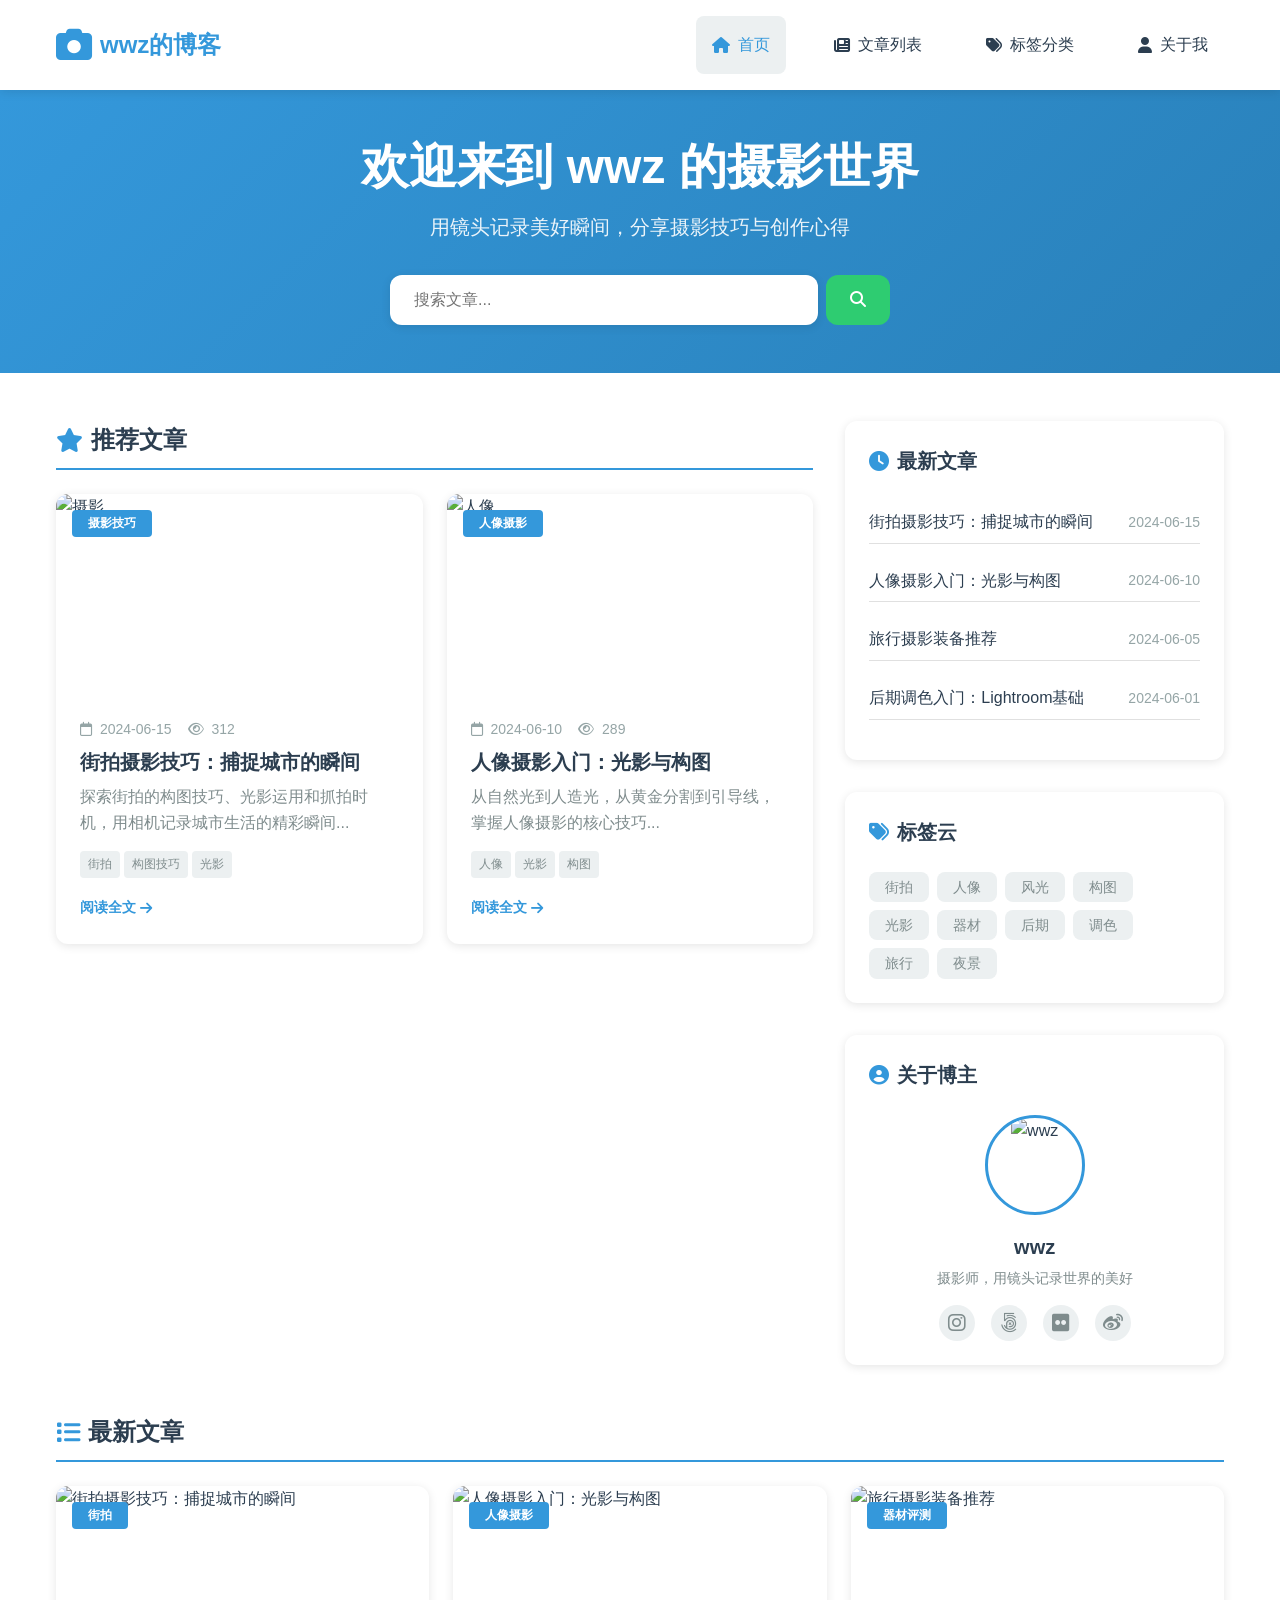
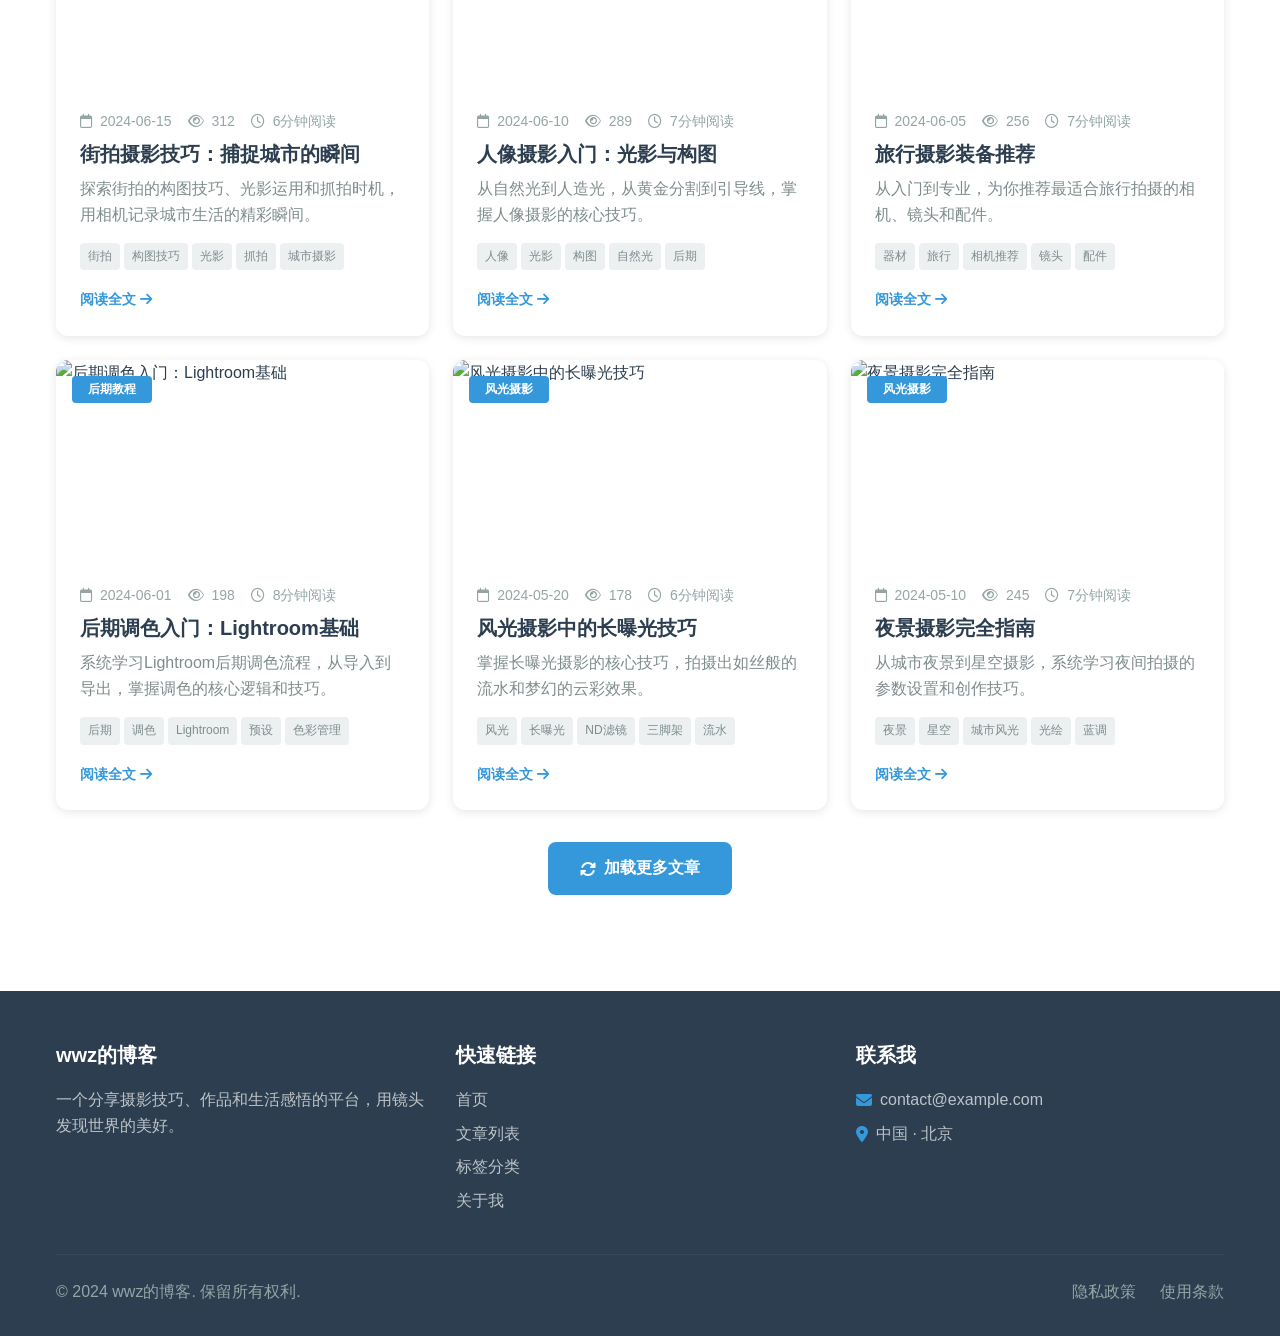
==== index.html @ 706af6f5 "初始化 wwz 摄影博客" ====
<!DOCTYPE html>
<html lang="zh-CN">
<head>
    <meta charset="UTF-8">
    <meta name="viewport" content="width=device-width, initial-scale=1.0">
    <title>wwz的博客 | 摄影与生活</title>
    <meta name="description" content="摄影师 wwz 的个人博客，分享摄影技巧、器材评测和作品展示">
    <meta name="keywords" content="摄影,博客,wwz,摄影师,人像摄影,街拍,旅行摄影">
    <link rel="stylesheet" href="css/style.css">
    <link rel="stylesheet" href="css/prism.css">
    <link rel="icon" href="images/favicon.ico" type="image/x-icon">
    <link rel="stylesheet" href="https://cdnjs.cloudflare.com/ajax/libs/font-awesome/6.4.0/css/all.min.css">
</head>
<body>
    <!-- 导航栏 -->
    <nav class="navbar">
        <div class="container">
            <a href="index.html" class="logo">
                <i class="fas fa-camera"></i>
                <span>wwz的博客</span>
            </a>
            <div class="nav-menu">
                <a href="index.html" class="nav-link active">
                    <i class="fas fa-home"></i>
                    <span>首页</span>
                </a>
                <a href="articles.html" class="nav-link">
                    <i class="fas fa-newspaper"></i>
                    <span>文章列表</span>
                </a>
                <a href="tags.html" class="nav-link">
                    <i class="fas fa-tags"></i>
                    <span>标签分类</span>
                </a>
                <a href="about.html" class="nav-link">
                    <i class="fas fa-user"></i>
                    <span>关于我</span>
                </a>
            </div>
            <div class="mobile-menu-btn">
                <i class="fas fa-bars"></i>
            </div>
        </div>
    </nav>

    <!-- 移动端菜单 -->
    <div class="mobile-menu">
        <div class="mobile-menu-content">
            <a href="index.html" class="mobile-nav-link active">
                <i class="fas fa-home"></i>
                <span>首页</span>
            </a>
            <a href="articles.html" class="mobile-nav-link">
                <i class="fas fa-newspaper"></i>
                <span>文章列表</span>
            </a>
            <a href="tags.html" class="mobile-nav-link">
                <i class="fas fa-tags"></i>
                <span>标签分类</span>
            </a>
            <a href="about.html" class="mobile-nav-link">
                <i class="fas fa-user"></i>
                <span>关于我</span>
            </a>
        </div>
    </div>

    <!-- 页头 -->
    <header class="hero">
        <div class="container">
            <div class="hero-content">
                <h1 class="hero-title">欢迎来到 wwz 的摄影世界</h1>
                <p class="hero-subtitle">用镜头记录美好瞬间，分享摄影技巧与创作心得</p>
                <div class="hero-search">
                    <input type="text" id="search-input" placeholder="搜索文章...">
                    <button id="search-btn">
                        <i class="fas fa-search"></i>
                    </button>
                </div>
            </div>
        </div>
    </header>

    <!-- 主要内容 -->
    <main class="main-content">
        <div class="container">
            <div class="content-wrapper">
                <!-- 左侧：推荐文章 -->
                <section class="featured-posts">
                    <h2 class="section-title">
                        <i class="fas fa-star"></i>
                        <span>推荐文章</span>
                    </h2>
                    
                    <div class="featured-grid">
                        <article class="featured-card" data-id="1">
                            <div class="featured-image">
                                <img src="https://images.unsplash.com/photo-1452587925148-ce544e77e70d?w=400&h=250&fit=crop" alt="摄影">
                                <div class="category-badge">摄影技巧</div>
                            </div>
                            <div class="featured-content">
                                <div class="meta-info">
                                    <span class="date"><i class="far fa-calendar"></i> 2024-06-15</span>
                                    <span class="views"><i class="far fa-eye"></i> 312</span>
                                </div>
                                <h3 class="featured-title">街拍摄影技巧：捕捉城市的瞬间</h3>
                                <p class="featured-excerpt">探索街拍的构图技巧、光影运用和抓拍时机，用相机记录城市生活的精彩瞬间...</p>
                                <div class="tags">
                                    <span class="tag">街拍</span>
                                    <span class="tag">构图技巧</span>
                                    <span class="tag">光影</span>
                                </div>
                                <a href="article.html?id=5" class="read-more">阅读全文 <i class="fas fa-arrow-right"></i></a>
                            </div>
                        </article>

                        <article class="featured-card" data-id="2">
                            <div class="featured-image">
                                <img src="https://images.unsplash.com/photo-1516035069371-29a1b244cc32?w=400&h=250&fit=crop" alt="人像">
                                <div class="category-badge">人像摄影</div>
                            </div>
                            <div class="featured-content">
                                <div class="meta-info">
                                    <span class="date"><i class="far fa-calendar"></i> 2024-06-10</span>
                                    <span class="views"><i class="far fa-eye"></i> 289</span>
                                </div>
                                <h3 class="featured-title">人像摄影入门：光影与构图</h3>
                                <p class="featured-excerpt">从自然光到人造光，从黄金分割到引导线，掌握人像摄影的核心技巧...</p>
                                <div class="tags">
                                    <span class="tag">人像</span>
                                    <span class="tag">光影</span>
                                    <span class="tag">构图</span>
                                </div>
                                <a href="article.html?id=6" class="read-more">阅读全文 <i class="fas fa-arrow-right"></i></a>
                            </div>
                        </article>
                    </div>
                </section>

                <!-- 右侧：最新文章和标签云 -->
                <aside class="sidebar">
                    <!-- 最新文章 -->
                    <section class="sidebar-widget">
                        <h3 class="widget-title">
                            <i class="fas fa-clock"></i>
                            <span>最新文章</span>
                        </h3>
                        <ul class="recent-posts">
                            <li>
                                <a href="article.html?id=5" class="recent-post-link">
                                    <span class="recent-post-title">街拍摄影技巧：捕捉城市的瞬间</span>
                                    <span class="recent-post-date">2024-06-15</span>
                                </a>
                            </li>
                            <li>
                                <a href="article.html?id=6" class="recent-post-link">
                                    <span class="recent-post-title">人像摄影入门：光影与构图</span>
                                    <span class="recent-post-date">2024-06-10</span>
                                </a>
                            </li>
                            <li>
                                <a href="article.html?id=7" class="recent-post-link">
                                    <span class="recent-post-title">旅行摄影装备推荐</span>
                                    <span class="recent-post-date">2024-06-05</span>
                                </a>
                            </li>
                            <li>
                                <a href="article.html?id=8" class="recent-post-link">
                                    <span class="recent-post-title">后期调色入门：Lightroom基础</span>
                                    <span class="recent-post-date">2024-06-01</span>
                                </a>
                            </li>
                        </ul>
                    </section>

                    <!-- 标签云 -->
                    <section class="sidebar-widget">
                        <h3 class="widget-title">
                            <i class="fas fa-tags"></i>
                            <span>标签云</span>
                        </h3>
                        <div class="tag-cloud">
                            <a href="tags.html?tag=街拍" class="tag-cloud-item">街拍</a>
                            <a href="tags.html?tag=人像" class="tag-cloud-item">人像</a>
                            <a href="tags.html?tag=风光" class="tag-cloud-item">风光</a>
                            <a href="tags.html?tag=构图" class="tag-cloud-item">构图</a>
                            <a href="tags.html?tag=光影" class="tag-cloud-item">光影</a>
                            <a href="tags.html?tag=器材" class="tag-cloud-item">器材</a>
                            <a href="tags.html?tag=后期" class="tag-cloud-item">后期</a>
                            <a href="tags.html?tag=调色" class="tag-cloud-item">调色</a>
                            <a href="tags.html?tag=旅行" class="tag-cloud-item">旅行</a>
                            <a href="tags.html?tag=夜景" class="tag-cloud-item">夜景</a>
                        </div>
                    </section>

                    <!-- 关于博主 -->
                    <section class="sidebar-widget">
                        <h3 class="widget-title">
                            <i class="fas fa-user-circle"></i>
                            <span>关于博主</span>
                        </h3>
                        <div class="about-author">
                            <div class="author-avatar">
                                <img src="https://images.unsplash.com/photo-1507003211169-0a1dd7228f2d?w=150&h=150&fit=crop" alt="wwz">
                            </div>
                            <div class="author-info">
                                <h4 class="author-name">wwz</h4>
                                <p class="author-bio">摄影师，用镜头记录世界的美好</p>
                                <div class="author-social">
                                    <a href="#" class="social-link"><i class="fab fa-instagram"></i></a>
                                    <a href="#" class="social-link"><i class="fab fa-500px"></i></a>
                                    <a href="#" class="social-link"><i class="fab fa-flickr"></i></a>
                                    <a href="#" class="social-link"><i class="fab fa-weibo"></i></a>
                                </div>
                            </div>
                        </div>
                    </section>
                </aside>
            </div>

            <!-- 常规文章列表 -->
            <section class="regular-posts">
                <h2 class="section-title">
                    <i class="fas fa-list"></i>
                    <span>最新文章</span>
                </h2>
                
                <div class="posts-grid" id="posts-container">
                    <!-- 文章将通过JavaScript动态加载 -->
                </div>

                <div class="load-more-container">
                    <button id="load-more-btn" class="load-more-btn">
                        <i class="fas fa-sync-alt"></i>
                        <span>加载更多文章</span>
                    </button>
                </div>
            </section>
        </div>
    </main>

    <!-- 页脚 -->
    <footer class="footer">
        <div class="container">
            <div class="footer-content">
                <div class="footer-section">
                    <h3 class="footer-title">wwz的博客</h3>
                    <p class="footer-description">一个分享摄影技巧、作品和生活感悟的平台，用镜头发现世界的美好。</p>
                </div>
                <div class="footer-section">
                    <h3 class="footer-title">快速链接</h3>
                    <ul class="footer-links">
                        <li><a href="index.html">首页</a></li>
                        <li><a href="articles.html">文章列表</a></li>
                        <li><a href="tags.html">标签分类</a></li>
                        <li><a href="about.html">关于我</a></li>
                    </ul>
                </div>
                <div class="footer-section">
                    <h3 class="footer-title">联系我</h3>
                    <ul class="footer-contact">
                        <li><i class="fas fa-envelope"></i> contact@example.com</li>
                        <li><i class="fas fa-map-marker-alt"></i> 中国 · 北京</li>
                    </ul>
                </div>
            </div>
            <div class="footer-bottom">
                <p>&copy; 2024 wwz的博客. 保留所有权利.</p>
                <div class="footer-bottom-links">
                    <a href="#">隐私政策</a>
                    <a href="#">使用条款</a>
                </div>
            </div>
        </div>
    </footer>

    <!-- 脚本 -->
    <script src="https://cdn.jsdelivr.net/npm/marked/marked.min.js"></script>
    <script src="js/prism.js"></script>
    <script src="js/main.js"></script>
    <script>
        // 初始化页面
        document.addEventListener('DOMContentLoaded', function() {
            // 加载文章数据
            loadPosts();
        });
    </script>
</body>
</html>
---- css/style.css ----
/* 个人博客样式表 - 现代化设计 */

/* 基础样式重置 */
* {
    margin: 0;
    padding: 0;
    box-sizing: border-box;
}

:root {
    /* 主色调 */
    --primary-color: #3498db;
    --primary-dark: #2980b9;
    --primary-light: #5dade2;
    --secondary-color: #2ecc71;
    --accent-color: #e74c3c;
    
    /* 文本颜色 */
    --text-primary: #2c3e50;
    --text-secondary: #7f8c8d;
    --text-light: #95a5a6;
    --text-white: #ffffff;
    
    /* 背景颜色 */
    --bg-primary: #ffffff;
    --bg-secondary: #f8f9fa;
    --bg-dark: #2c3e50;
    --bg-light: #ecf0f1;
    
    /* 边框和阴影 */
    --border-color: #e0e0e0;
    --shadow-light: 0 2px 10px rgba(0, 0, 0, 0.1);
    --shadow-medium: 0 4px 20px rgba(0, 0, 0, 0.15);
    --shadow-dark: 0 8px 30px rgba(0, 0, 0, 0.2);
    
    /* 圆角 */
    --radius-sm: 4px;
    --radius-md: 8px;
    --radius-lg: 12px;
    --radius-xl: 20px;
    
    /* 间距 */
    --spacing-xs: 0.25rem;
    --spacing-sm: 0.5rem;
    --spacing-md: 1rem;
    --spacing-lg: 1.5rem;
    --spacing-xl: 2rem;
    --spacing-xxl: 3rem;
    
    /* 字体大小 */
    --font-xs: 0.75rem;
    --font-sm: 0.875rem;
    --font-md: 1rem;
    --font-lg: 1.25rem;
    --font-xl: 1.5rem;
    --font-xxl: 2rem;
    --font-xxxl: 3rem;
}

body {
    font-family: 'Segoe UI', 'PingFang SC', 'Microsoft YaHei', sans-serif;
    font-size: 16px;
    line-height: 1.6;
    color: var(--text-primary);
    background-color: var(--bg-primary);
}

.container {
    max-width: 1200px;
    margin: 0 auto;
    padding: 0 var(--spacing-md);
}

/* 导航栏样式 */
.navbar {
    background-color: var(--bg-primary);
    box-shadow: var(--shadow-light);
    position: sticky;
    top: 0;
    z-index: 1000;
    padding: var(--spacing-md) 0;
}

.navbar .container {
    display: flex;
    justify-content: space-between;
    align-items: center;
}

.logo {
    display: flex;
    align-items: center;
    text-decoration: none;
    font-size: var(--font-xl);
    font-weight: 700;
    color: var(--primary-color);
    gap: var(--spacing-sm);
}

.logo i {
    font-size: 1.5em;
}

.nav-menu {
    display: flex;
    gap: var(--spacing-xl);
}

.nav-link {
    display: flex;
    align-items: center;
    text-decoration: none;
    color: var(--text-secondary);
    font-weight: 500;
    gap: var(--spacing-sm);
    padding: var(--spacing-sm) var(--spacing-md);
    border-radius: var(--radius-md);
    transition: all 0.3s ease;
}

.nav-link:hover {
    color: var(--primary-color);
    background-color: var(--bg-light);
}

.nav-link.active {
    color: var(--primary-color);
    background-color: var(--bg-light);
}

.mobile-menu-btn {
    display: none;
    font-size: var(--font-xl);
    cursor: pointer;
    color: var(--text-primary);
}

/* 移动端菜单 */
.mobile-menu {
    display: none;
    position: fixed;
    top: 0;
    left: 0;
    right: 0;
    bottom: 0;
    background-color: rgba(0, 0, 0, 0.5);
    z-index: 2000;
}

.mobile-menu.active {
    display: block;
}

.mobile-menu-content {
    position: absolute;
    top: 0;
    right: 0;
    bottom: 0;
    width: 280px;
    background-color: var(--bg-primary);
    padding: var(--spacing-xl);
    box-shadow: var(--shadow-dark);
}

.mobile-nav-link {
    display: flex;
    align-items: center;
    text-decoration: none;
    color: var(--text-primary);
    padding: var(--spacing-md) 0;
    border-bottom: 1px solid var(--border-color);
    gap: var(--spacing-md);
    font-size: var(--font-lg);
}

.mobile-nav-link:hover {
    color: var(--primary-color);
}

.mobile-nav-link.active {
    color: var(--primary-color);
    font-weight: 600;
}

/* 页头样式 */
.hero {
    background: linear-gradient(135deg, var(--primary-color) 0%, var(--primary-dark) 100%);
    color: var(--text-white);
    padding: var(--spacing-xxl) 0;
    text-align: center;
    margin-bottom: var(--spacing-xxl);
}

.hero-content {
    max-width: 800px;
    margin: 0 auto;
}

.hero-title {
    font-size: var(--font-xxxl);
    font-weight: 800;
    margin-bottom: var(--spacing-md);
    line-height: 1.2;
}

.hero-subtitle {
    font-size: var(--font-lg);
    margin-bottom: var(--spacing-xl);
    opacity: 0.9;
}

.hero-search {
    display: flex;
    max-width: 500px;
    margin: 0 auto;
    gap: var(--spacing-sm);
}

.hero-search input {
    flex: 1;
    padding: var(--spacing-md) var(--spacing-lg);
    border: none;
    border-radius: var(--radius-lg);
    font-size: var(--font-md);
    box-shadow: var(--shadow-light);
}

.hero-search button {
    padding: var(--spacing-md) var(--spacing-lg);
    background-color: var(--secondary-color);
    color: white;
    border: none;
    border-radius: var(--radius-lg);
    cursor: pointer;
    font-size: var(--font-md);
    transition: background-color 0.3s ease;
}

.hero-search button:hover {
    background-color: #27ae60;
}

/* 页头样式（页面） */
.page-header {
    background-color: var(--bg-secondary);
    padding: var(--spacing-xl) 0;
    margin-bottom: var(--spacing-xl);
    border-bottom: 1px solid var(--border-color);
}

.page-header-content {
    text-align: center;
}

.page-title {
    font-size: var(--font-xxl);
    font-weight: 700;
    margin-bottom: var(--spacing-sm);
    color: var(--text-primary);
}

.page-subtitle {
    font-size: var(--font-lg);
    color: var(--text-secondary);
    margin-bottom: var(--spacing-lg);
}

.filter-controls {
    display: flex;
    justify-content: center;
    gap: var(--spacing-lg);
    flex-wrap: wrap;
}

.filter-group {
    display: flex;
    align-items: center;
    gap: var(--spacing-sm);
}

.filter-group label {
    font-weight: 500;
    color: var(--text-secondary);
}

.filter-select {
    padding: var(--spacing-sm) var(--spacing-md);
    border: 1px solid var(--border-color);
    border-radius: var(--radius-md);
    background-color: white;
    color: var(--text-primary);
    font-size: var(--font-md);
    cursor: pointer;
    transition: border-color 0.3s ease;
}

.filter-select:focus {
    outline: none;
    border-color: var(--primary-color);
}

.search-tags {
    display: flex;
    max-width: 400px;
    margin: 0 auto;
    gap: var(--spacing-sm);
}

.search-tags input {
    flex: 1;
    padding: var(--spacing-md) var(--spacing-lg);
    border: 1px solid var(--border-color);
    border-radius: var(--radius-lg);
    font-size: var(--font-md);
}

.search-tags button {
    padding: var(--spacing-md) var(--spacing-lg);
    background-color: var(--primary-color);
    color: white;
    border: none;
    border-radius: var(--radius-lg);
    cursor: pointer;
    font-size: var(--font-md);
}

.search-tags button:hover {
    background-color: var(--primary-dark);
}

/* 主要内容布局 */
.main-content {
    padding-bottom: var(--spacing-xxl);
}

.content-wrapper {
    display: grid;
    grid-template-columns: 2fr 1fr;
    gap: var(--spacing-xl);
    margin-bottom: var(--spacing-xxl);
}

@media (max-width: 992px) {
    .content-wrapper {
        grid-template-columns: 1fr;
    }
}

/* 章节标题 */
.section-title {
    display: flex;
    align-items: center;
    gap: var(--spacing-sm);
    font-size: var(--font-xl);
    font-weight: 700;
    margin-bottom: var(--spacing-lg);
    color: var(--text-primary);
    padding-bottom: var(--spacing-sm);
    border-bottom: 2px solid var(--primary-color);
}

.section-title i {
    color: var(--primary-color);
}

/* 推荐文章样式 */
.featured-grid {
    display: grid;
    grid-template-columns: repeat(auto-fit, minmax(350px, 1fr));
    gap: var(--spacing-lg);
}

.featured-card {
    background-color: var(--bg-primary);
    border-radius: var(--radius-lg);
    overflow: hidden;
    box-shadow: var(--shadow-light);
    transition: transform 0.3s ease, box-shadow 0.3s ease;
}

.featured-card:hover {
    transform: translateY(-5px);
    box-shadow: var(--shadow-medium);
}

.featured-image {
    position: relative;
    height: 200px;
    overflow: hidden;
}

.featured-image img {
    width: 100%;
    height: 100%;
    object-fit: cover;
    transition: transform 0.5s ease;
}

.featured-card:hover .featured-image img {
    transform: scale(1.05);
}

.category-badge {
    position: absolute;
    top: var(--spacing-md);
    left: var(--spacing-md);
    background-color: var(--primary-color);
    color: white;
    padding: var(--spacing-xs) var(--spacing-md);
    border-radius: var(--radius-sm);
    font-size: var(--font-xs);
    font-weight: 600;
}

.featured-content {
    padding: var(--spacing-lg);
}

.meta-info {
    display: flex;
    gap: var(--spacing-md);
    margin-bottom: var(--spacing-sm);
    color: var(--text-light);
    font-size: var(--font-sm);
}

.meta-info i {
    margin-right: var(--spacing-xs);
}

.featured-title {
    font-size: var(--font-lg);
    font-weight: 700;
    margin-bottom: var(--spacing-sm);
    color: var(--text-primary);
    line-height: 1.4;
}

.featured-excerpt {
    color: var(--text-secondary);
    margin-bottom: var(--spacing-md);
    line-height: 1.6;
}

.tags {
    display: flex;
    flex-wrap: wrap;
    gap: var(--spacing-xs);
    margin-bottom: var(--spacing-md);
}

.tag {
    display: inline-block;
    padding: var(--spacing-xs) var(--spacing-sm);
    background-color: var(--bg-light);
    color: var(--text-secondary);
    border-radius: var(--radius-sm);
    font-size: var(--font-xs);
    font-weight: 500;
    text-decoration: none;
    transition: background-color 0.3s ease;
}

.tag:hover {
    background-color: var(--primary-light);
    color: white;
}

.read-more {
    display: inline-flex;
    align-items: center;
    gap: var(--spacing-xs);
    color: var(--primary-color);
    text-decoration: none;
    font-weight: 600;
    font-size: var(--font-sm);
    transition: color 0.3s ease;
}

.read-more:hover {
    color: var(--primary-dark);
}

/* 侧边栏样式 */
.sidebar {
    display: flex;
    flex-direction: column;
    gap: var(--spacing-xl);
}

.sidebar-widget {
    background-color: var(--bg-primary);
    padding: var(--spacing-lg);
    border-radius: var(--radius-lg);
    box-shadow: var(--shadow-light);
}

.widget-title {
    display: flex;
    align-items: center;
    gap: var(--spacing-sm);
    font-size: var(--font-lg);
    font-weight: 700;
    margin-bottom: var(--spacing-lg);
    color: var(--text-primary);
}

.widget-title i {
    color: var(--primary-color);
}

/* 最新文章样式 */
.recent-posts {
    list-style: none;
}

.recent-posts li {
    margin-bottom: var(--spacing-md);
}

.recent-post-link {
    display: flex;
    justify-content: space-between;
    align-items: center;
    text-decoration: none;
    color: var(--text-primary);
    padding: var(--spacing-sm) 0;
    border-bottom: 1px solid var(--border-color);
    transition: color 0.3s ease;
}

.recent-post-link:hover {
    color: var(--primary-color);
}

.recent-post-title {
    flex: 1;
    font-weight: 500;
}

.recent-post-date {
    color: var(--text-light);
    font-size: var(--font-sm);
}

/* 标签云样式 */
.tag-cloud {
    display: flex;
    flex-wrap: wrap;
    gap: var(--spacing-sm);
}

.tag-cloud-item {
    display: inline-block;
    padding: var(--spacing-xs) var(--spacing-md);
    background-color: var(--bg-light);
    color: var(--text-secondary);
    border-radius: var(--radius-md);
    text-decoration: none;
    font-size: var(--font-sm);
    transition: all 0.3s ease;
}

.tag-cloud-item:hover {
    background-color: var(--primary-color);
    color: white;
    transform: translateY(-2px);
}

/* 关于作者样式 */
.about-author {
    text-align: center;
}

.author-avatar {
    width: 100px;
    height: 100px;
    border-radius: 50%;
    overflow: hidden;
    margin: 0 auto var(--spacing-md);
    border: 3px solid var(--primary-color);
}

.author-avatar img {
    width: 100%;
    height: 100%;
    object-fit: cover;
}

.author-name {
    font-size: var(--font-lg);
    font-weight: 700;
    margin-bottom: var(--spacing-xs);
    color: var(--text-primary);
}

.author-bio {
    color: var(--text-secondary);
    margin-bottom: var(--spacing-md);
    font-size: var(--font-sm);
}

.author-social {
    display: flex;
    justify-content: center;
    gap: var(--spacing-md);
}

.social-link {
    display: inline-flex;
    align-items: center;
    justify-content: center;
    width: 36px;
    height: 36px;
    background-color: var(--bg-light);
    color: var(--text-secondary);
    border-radius: 50%;
    text-decoration: none;
    font-size: var(--font-lg);
    transition: all 0.3s ease;
}

.social-link:hover {
    background-color: var(--primary-color);
    color: white;
    transform: translateY(-3px);
}

/* 常规文章列表 */
.posts-grid {
    display: grid;
    grid-template-columns: repeat(auto-fill, minmax(300px, 1fr));
    gap: var(--spacing-lg);
    margin-bottom: var(--spacing-xl);
}

.load-more-container {
    text-align: center;
}

.load-more-btn {
    display: inline-flex;
    align-items: center;
    gap: var(--spacing-sm);
    padding: var(--spacing-md) var(--spacing-xl);
    background-color: var(--primary-color);
    color: white;
    border: none;
    border-radius: var(--radius-md);
    font-size: var(--font-md);
    font-weight: 600;
    cursor: pointer;
    transition: background-color 0.3s ease, transform 0.3s ease;
}

.load-more-btn:hover {
    background-color: var(--primary-dark);
    transform: translateY(-2px);
}

.load-more-btn i {
    animation: spin 2s linear infinite;
}

@keyframes spin {
    0% { transform: rotate(0deg); }
    100% { transform: rotate(360deg); }
}

/* 页脚样式 */
.footer {
    background-color: var(--bg-dark);
    color: var(--text-white);
    padding: var(--spacing-xxl) 0 var(--spacing-xl);
    margin-top: var(--spacing-xxl);
}

.footer-content {
    display: grid;
    grid-template-columns: repeat(auto-fit, minmax(250px, 1fr));
    gap: var(--spacing-xl);
    margin-bottom: var(--spacing-xl);
}

.footer-title {
    font-size: var(--font-lg);
    font-weight: 700;
    margin-bottom: var(--spacing-md);
    color: white;
}

.footer-description {
    color: #bdc3c7;
    line-height: 1.6;
    margin-bottom: var(--spacing-md);
}

.footer-links {
    list-style: none;
}

.footer-links li {
    margin-bottom: var(--spacing-sm);
}

.footer-links a {
    color: #bdc3c7;
    text-decoration: none;
    transition: color 0.3s ease;
}

.footer-links a:hover {
    color: white;
}

.footer-contact {
    list-style: none;
}

.footer-contact li {
    display: flex;
    align-items: center;
    gap: var(--spacing-sm);
    margin-bottom: var(--spacing-sm);
    color: #bdc3c7;
}

.footer-contact i {
    color: var(--primary-color);
}

.footer-bottom {
    border-top: 1px solid #34495e;
    padding-top: var(--spacing-lg);
    display: flex;
    justify-content: space-between;
    align-items: center;
    flex-wrap: wrap;
    gap: var(--spacing-md);
}

.footer-bottom p {
    color: #95a5a6;
}

.footer-bottom-links {
    display: flex;
    gap: var(--spacing-lg);
}

.footer-bottom-links a {
    color: #95a5a6;
    text-decoration: none;
    transition: color 0.3s ease;
}

.footer-bottom-links a:hover {
    color: white;
}

/* 文章列表页样式 */
.articles-list {
    grid-column: 1 / -1;
}

.articles-header {
    display: flex;
    justify-content: space-between;
    align-items: center;
    margin-bottom: var(--spacing-lg);
}

.view-toggle {
    display: flex;
    gap: var(--spacing-sm);
}

.view-btn {
    display: flex;
    align-items: center;
    justify-content: center;
    width: 40px;
    height: 40px;
    background-color: var(--bg-light);
    border: none;
    border-radius: var(--radius-md);
    color: var(--text-secondary);
    cursor: pointer;
    transition: all 0.3s ease;
}

.view-btn:hover {
    background-color: var(--primary-light);
    color: white;
}

.view-btn.active {
    background-color: var(--primary-color);
    color: white;
}

.articles-container {
    margin-bottom: var(--spacing-xl);
}

.grid-view {
    display: grid;
    grid-template-columns: repeat(auto-fill, minmax(300px, 1fr));
    gap: var(--spacing-lg);
}

.list-view {
    display: flex;
    flex-direction: column;
    gap: var(--spacing-md);
}

.pagination {
    display: flex;
    justify-content: center;
    gap: var(--spacing-sm);
    margin-top: var(--spacing-xl);
}

.page-btn {
    display: flex;
    align-items: center;
    justify-content: center;
    width: 40px;
    height: 40px;
    background-color: var(--bg-light);
    border: none;
    border-radius: var(--radius-md);
    color: var(--text-primary);
    font-weight: 600;
    cursor: pointer;
    transition: all 0.3s ease;
}

.page-btn:hover {
    background-color: var(--primary-light);
    color: white;
}

.page-btn.active {
    background-color: var(--primary-color);
    color: white;
}

/* 标签页面样式 */
.tag-cloud-section {
    margin-bottom: var(--spacing-xl);
}

.tag-cloud-large {
    display: flex;
    flex-wrap: wrap;
    gap: var(--spacing-md);
    justify-content: center;
}

.tag-cloud-large .tag-cloud-item {
    font-size: var(--font-md);
    padding: var(--spacing-sm) var(--spacing-lg);
}

.tags-content-wrapper {
    display: grid;
    grid-template-columns: 1fr 3fr;
    gap: var(--spacing-xl);
}

@media (max-width: 768px) {
    .tags-content-wrapper {
        grid-template-columns: 1fr;
    }
}

.tags-sidebar-sticky {
    position: sticky;
    top: 100px;
}

.tags-list-section {
    margin-bottom: var(--spacing-xl);
}

.tags-list {
    list-style: none;
    max-height: 400px;
    overflow-y: auto;
}

.tags-list li {
    margin-bottom: var(--spacing-sm);
}

.tags-list a {
    display: flex;
    justify-content: space-between;
    align-items: center;
    padding: var(--spacing-sm) var(--spacing-md);
    background-color: var(--bg-light);
    color: var(--text-primary);
    text-decoration: none;
    border-radius: var(--radius-md);
    transition: all 0.3s ease;
}

.tags-list a:hover {
    background-color: var(--primary-light);
    color: white;
}

.tags-list a.active {
    background-color: var(--primary-color);
    color: white;
}

.tags-stats {
    background-color: var(--bg-primary);
    padding: var(--spacing-lg);
    border-radius: var(--radius-lg);
    box-shadow: var(--shadow-light);
}

.stat-item {
    display: flex;
    justify-content: space-between;
    align-items: center;
    padding: var(--spacing-sm) 0;
    border-bottom: 1px solid var(--border-color);
}

.stat-item:last-child {
    border-bottom: none;
}

.stat-label {
    color: var(--text-secondary);
    font-size: var(--font-sm);
}

.stat-value {
    font-weight: 700;
    color: var(--primary-color);
}

.tag-articles-header {
    display: flex;
    justify-content: space-between;
    align-items: center;
    margin-bottom: var(--spacing-lg);
}

.tag-articles-count {
    font-size: var(--font-md);
    color: var(--text-secondary);
    font-weight: 500;
}

.no-tag-selected {
    text-align: center;
    padding: var(--spacing-xxl) var(--spacing-xl);
    background-color: var(--bg-light);
    border-radius: var(--radius-lg);
}

.no-tag-icon {
    font-size: 4rem;
    color: var(--primary-light);
    margin-bottom: var(--spacing-lg);
}

.no-tag-selected h3 {
    font-size: var(--font-xl);
    margin-bottom: var(--spacing-sm);
    color: var(--text-primary);
}

.no-tag-selected p {
    color: var(--text-secondary);
    max-width: 500px;
    margin: 0 auto;
}

.back-btn {
    display: inline-flex;
    align-items: center;
    gap: var(--spacing-sm);
    padding: var(--spacing-md) var(--spacing-lg);
    background-color: var(--bg-light);
    color: var(--text-primary);
    border: none;
    border-radius: var(--radius-md);
    font-weight: 600;
    cursor: pointer;
    transition: all 0.3s ease;
}

.back-btn:hover {
    background-color: var(--primary-color);
    color: white;
}

/* 关于页面样式 */
.about-content-wrapper {
    display: grid;
    grid-template-columns: 1fr 2fr;
    gap: var(--spacing-xl);
}

@media (max-width: 992px) {
    .about-content-wrapper {
        grid-template-columns: 1fr;
    }
}

.profile-card {
    background-color: var(--bg-primary);
    padding: var(--spacing-xl);
    border-radius: var(--radius-lg);
    box-shadow: var(--shadow-light);
    text-align: center;
    margin-bottom: var(--spacing-xl);
}

.profile-avatar {
    width: 150px;
    height: 150px;
    border-radius: 50%;
    overflow: hidden;
    margin: 0 auto var(--spacing-lg);
    border: 4px solid var(--primary-color);
}

.profile-avatar img {
    width: 100%;
    height: 100%;
    object-fit: cover;
}

.profile-name {
    font-size: var(--font-xl);
    font-weight: 700;
    margin-bottom: var(--spacing-xs);
    color: var(--text-primary);
}

.profile-title {
    color: var(--text-secondary);
    margin-bottom: var(--spacing-md);
    font-size: var(--font-md);
}

.profile-location {
    display: flex;
    align-items: center;
    justify-content: center;
    gap: var(--spacing-sm);
    color: var(--text-light);
    margin-bottom: var(--spacing-lg);
}

.profile-social {
    display: flex;
    justify-content: center;
    gap: var(--spacing-md);
}

.social-btn {
    display: inline-flex;
    align-items: center;
    gap: var(--spacing-sm);
    padding: var(--spacing-sm) var(--spacing-md);
    border-radius: var(--radius-md);
    text-decoration: none;
    font-weight: 500;
    transition: all 0.3s ease;
}

.social-btn.github {
    background-color: #333;
    color: white;
}

.social-btn.twitter {
    background-color: #1da1f2;
    color: white;
}

.social-btn.linkedin {
    background-color: #0077b5;
    color: white;
}

.social-btn.weibo {
    background-color: #e6162d;
    color: white;
}

.social-btn:hover {
    transform: translateY(-2px);
    box-shadow: var(--shadow-medium);
}

.tech-stack-section {
    background-color: var(--bg-primary);
    padding: var(--spacing-lg);
    border-radius: var(--radius-lg);
    box-shadow: var(--shadow-light);
}

.tech-stack-grid {
    display: grid;
    gap: var(--spacing-lg);
}

.tech-category h4 {
    font-size: var(--font-lg);
    font-weight: 700;
    margin-bottom: var(--spacing-sm);
    color: var(--primary-color);
}

.tech-items {
    display: flex;
    flex-wrap: wrap;
    gap: var(--spacing-sm);
}

.tech-item {
    display: inline-block;
    padding: var(--spacing-xs) var(--spacing-md);
    background-color: var(--bg-light);
    color: var(--text-primary);
    border-radius: var(--radius-sm);
    font-size: var(--font-sm);
    font-weight: 500;
}

.about-section {
    margin-bottom: var(--spacing-xl);
    padding-bottom: var(--spacing-xl);
    border-bottom: 1px solid var(--border-color);
}

.about-section:last-child {
    border-bottom: none;
}

.about-text {
    line-height: 1.8;
    color: var(--text-primary);
}

.about-text p {
    margin-bottom: var(--spacing-md);
}

.about-text ul {
    margin: var(--spacing-md) 0;
    padding-left: var(--spacing-lg);
}

.about-text li {
    margin-bottom: var(--spacing-sm);
}

.interests-grid {
    display: grid;
    grid-template-columns: repeat(auto-fit, minmax(200px, 1fr));
    gap: var(--spacing-lg);
}

.interest-card {
    text-align: center;
    padding: var(--spacing-lg);
    background-color: var(--bg-light);
    border-radius: var(--radius-lg);
    transition: transform 0.3s ease;
}

.interest-card:hover {
    transform: translateY(-5px);
}

.interest-icon {
    font-size: 2.5rem;
    color: var(--primary-color);
    margin-bottom: var(--spacing-md);
}

.interest-card h3 {
    font-size: var(--font-lg);
    font-weight: 700;
    margin-bottom: var(--spacing-sm);
    color: var(--text-primary);
}

.interest-card p {
    color: var(--text-secondary);
    font-size: var(--font-sm);
    line-height: 1.6;
}

.contact-info p {
    margin-bottom: var(--spacing-md);
    line-height: 1.8;
}

.contact-methods {
    display: grid;
    gap: var(--spacing-lg);
    margin: var(--spacing-lg) 0;
}

.contact-method {
    display: flex;
    align-items: center;
    gap: var(--spacing-lg);
    padding: var(--spacing-lg);
    background-color: var(--bg-light);
    border-radius: var(--radius-lg);
}

.contact-method i {
    font-size: 2rem;
    color: var(--primary-color);
}

.contact-method h4 {
    font-size: var(--font-md);
    font-weight: 700;
    margin-bottom: var(--spacing-xs);
    color: var(--text-primary);
}

.contact-method p {
    color: var(--text-secondary);
    margin: 0;
}

.contact-note {
    font-style: italic;
    color: var(--text-light);
    padding: var(--spacing-md);
    background-color: var(--bg-secondary);
    border-radius: var(--radius-md);
    border-left: 4px solid var(--primary-color);
}

/* 文章详情页样式 */
.article-header {
    background-color: var(--bg-secondary);
    padding: var(--spacing-xl) 0;
    margin-bottom: var(--spacing-xl);
    border-bottom: 1px solid var(--border-color);
}

.article-header-content {
    max-width: 800px;
    margin: 0 auto;
}

.article-meta {
    display: flex;
    flex-wrap: wrap;
    gap: var(--spacing-lg);
    margin-bottom: var(--spacing-md);
    color: var(--text-secondary);
    font-size: var(--font-sm);
}

.article-category {
    background-color: var(--primary-color);
    color: white;
    padding: var(--spacing-xs) var(--spacing-md);
    border-radius: var(--radius-sm);
    font-weight: 600;
}

.article-title {
    font-size: var(--font-xxl);
    font-weight: 800;
    line-height: 1.3;
    margin-bottom: var(--spacing-lg);
    color: var(--text-primary);
}

.article-tags {
    display: flex;
    flex-wrap: wrap;
    gap: var(--spacing-sm);
    margin-bottom: var(--spacing-lg);
}

.article-author {
    display: flex;
    align-items: center;
    gap: var(--spacing-md);
}

.author-avatar-small {
    width: 50px;
    height: 50px;
    border-radius: 50%;
    overflow: hidden;
}

.author-avatar-small img {
    width: 100%;
    height: 100%;
    object-fit: cover;
}

.author-details {
    display: flex;
    flex-direction: column;
}

.author-name {
    font-weight: 700;
    color: var(--text-primary);
}

.author-bio {
    color: var(--text-secondary);
    font-size: var(--font-sm);
}

.article-content-wrapper {
    display: grid;
    grid-template-columns: 3fr 1fr;
    gap: var(--spacing-xl);
}

@media (max-width: 992px) {
    .article-content-wrapper {
        grid-template-columns: 1fr;
    }
}

.article-featured-image {
    margin-bottom: var(--spacing-xl);
    border-radius: var(--radius-lg);
    overflow: hidden;
}

.article-featured-image img {
    width: 100%;
    height: auto;
    display: block;
}

.article-body {
    font-size: var(--font-lg);
    line-height: 1.8;
    color: var(--text-primary);
}

.markdown-content {
    font-family: 'Georgia', 'Times New Roman', serif;
}

.markdown-content h1,
.markdown-content h2,
.markdown-content h3,
.markdown-content h4,
.markdown-content h5,
.markdown-content h6 {
    font-family: 'Segoe UI', sans-serif;
    margin-top: var(--spacing-xl);
    margin-bottom: var(--spacing-md);
    font-weight: 700;
    line-height: 1.3;
}

.markdown-content h1 { font-size: 2em; }
.markdown-content h2 { font-size: 1.75em; }
.markdown-content h3 { font-size: 1.5em; }
.markdown-content h4 { font-size: 1.25em; }
.markdown-content h5 { font-size: 1.125em; }
.markdown-content h6 { font-size: 1em; }

.markdown-content p {
    margin-bottom: var(--spacing-lg);
}

.markdown-content blockquote {
    border-left: 4px solid var(--primary-color);
    padding: var(--spacing-md) var(--spacing-lg);
    margin: var(--spacing-lg) 0;
    background-color: var(--bg-light);
    color: var(--text-secondary);
    font-style: italic;
}

.markdown-content pre {
    background-color: var(--bg-dark);
    color: white;
    padding: var(--spacing-lg);
    border-radius: var(--radius-md);
    overflow-x: auto;
    margin: var(--spacing-lg) 0;
}

.markdown-content code {
    font-family: 'Consolas', 'Monaco', monospace;
    background-color: var(--bg-light);
    padding: 2px 6px;
    border-radius: var(--radius-sm);
    font-size: 0.9em;
}

.markdown-content ul,
.markdown-content ol {
    margin: var(--spacing-lg) 0;
    padding-left: var(--spacing-xl);
}

.markdown-content li {
    margin-bottom: var(--spacing-sm);
}

.markdown-content a {
    color: var(--primary-color);
    text-decoration: none;
    border-bottom: 1px solid transparent;
    transition: border-color 0.3s ease;
}

.markdown-content a:hover {
    border-bottom: 1px solid var(--primary-color);
}

.markdown-content img {
    max-width: 100%;
    height: auto;
    border-radius: var(--radius-md);
    margin: var(--spacing-lg) 0;
}

.article-footer {
    margin-top: var(--spacing-xxl);
    padding-top: var(--spacing-xl);
    border-top: 1px solid var(--border-color);
}

.article-actions {
    display: flex;
    gap: var(--spacing-lg);
    margin-bottom: var(--spacing-xl);
}

.action-btn {
    display: flex;
    align-items: center;
    gap: var(--spacing-sm);
    padding: var(--spacing-sm) var(--spacing-lg);
    background-color: var(--bg-light);
    color: var(--text-primary);
    border: none;
    border-radius: var(--radius-md);
    font-weight: 600;
    cursor: pointer;
    transition: all 0.3s ease;
}

.action-btn:hover {
    transform: translateY(-2px);
    box-shadow: var(--shadow-light);
}

.like-btn:hover {
    background-color: #ff6b6b;
    color: white;
}

.share-btn:hover {
    background-color: var(--primary-color);
    color: white;
}

.save-btn:hover {
    background-color: var(--secondary-color);
    color: white;
}

.article-copyright {
    padding: var(--spacing-md);
    background-color: var(--bg-light);
    border-radius: var(--radius-md);
    font-size: var(--font-sm);
    color: var(--text-secondary);
}

.article-copyright a {
    color: var(--primary-color);
    text-decoration: none;
}

.article-copyright a:hover {
    text-decoration: underline;
}

.related-articles {
    margin-top: var(--spacing-xxl);
}

.related-title {
    display: flex;
    align-items: center;
    gap: var(--spacing-sm);
    font-size: var(--font-xl);
    font-weight: 700;
    margin-bottom: var(--spacing-lg);
    color: var(--text-primary);
}

.related-title i {
    color: var(--primary-color);
}

.related-grid {
    display: grid;
    grid-template-columns: repeat(auto-fit, minmax(250px, 1fr));
    gap: var(--spacing-lg);
}

/* 文章侧边栏 */
.sidebar-sticky {
    position: sticky;
    top: 100px;
}

.table-of-contents {
    background-color: var(--bg-light);
    padding: var(--spacing-lg);
    border-radius: var(--radius-lg);
    margin-bottom: var(--spacing-xl);
}

.toc-title {
    display: flex;
    align-items: center;
    gap: var(--spacing-sm);
    font-size: var(--font-lg);
    font-weight: 700;
    margin-bottom: var(--spacing-md);
    color: var(--text-primary);
}

.toc-title i {
    color: var(--primary-color);
}

.toc-nav {
    max-height: 300px;
    overflow-y: auto;
}

.toc-nav ul {
    list-style: none;
    padding-left: var(--spacing-md);
}

.toc-nav li {
    margin-bottom: var(--spacing-sm);
}

.toc-nav a {
    display: block;
    padding: var(--spacing-xs) var(--spacing-sm);
    color: var(--text-secondary);
    text-decoration: none;
    border-radius: var(--radius-sm);
    transition: all 0.3s ease;
    font-size: var(--font-sm);
}

.toc-nav a:hover {
    background-color: var(--primary-light);
    color: white;
}

.article-author-info {
    background-color: var(--bg-light);
    padding: var(--spacing-lg);
    border-radius: var(--radius-lg);
    margin-bottom: var(--spacing-xl);
}

.author-card {
    text-align: center;
}

.author-avatar-sidebar {
    width: 80px;
    height: 80px;
    border-radius: 50%;
    overflow: hidden;
    margin: 0 auto var(--spacing-md);
    border: 3px solid var(--primary-color);
}

.author-avatar-sidebar img {
    width: 100%;
    height: 100%;
    object-fit: cover;
}

.author-info-sidebar h4 {
    font-size: var(--font-lg);
    font-weight: 700;
    margin-bottom: var(--spacing-xs);
    color: var(--text-primary);
}

.author-info-sidebar p {
    color: var(--text-secondary);
    font-size: var(--font-sm);
    margin-bottom: var(--spacing-md);
}

.author-stats {
    display: flex;
    justify-content: space-around;
    margin-top: var(--spacing-md);
}

.stat {
    display: flex;
    flex-direction: column;
    align-items: center;
}

.stat-number {
    font-size: var(--font-lg);
    font-weight: 700;
    color: var(--primary-color);
}

.stat-label {
    font-size: var(--font-xs);
    color: var(--text-light);
}

.article-navigation {
    background-color: var(--bg-light);
    padding: var(--spacing-lg);
    border-radius: var(--radius-lg);
}

.nav-links {
    display: flex;
    flex-direction: column;
    gap: var(--spacing-md);
}

.nav-link {
    display: flex;
    align-items: center;
    padding: var(--spacing-md);
    background-color: var(--bg-primary);
    border-radius: var(--radius-md);
    text-decoration: none;
    color: var(--text-primary);
    transition: all 0.3s ease;
}

.nav-link:hover {
    background-color: var(--primary-color);
    color: white;
    transform: translateX(5px);
}

.nav-link.prev-link:hover {
    transform: translateX(-5px);
}

.nav-arrow {
    font-size: var(--font-lg);
    padding: 0 var(--spacing-md);
}

.nav-content {
    flex: 1;
}

.nav-label {
    display: block;
    font-size: var(--font-xs);
    color: var(--text-light);
    margin-bottom: var(--spacing-xs);
}

.nav-title {
    font-size: var(--font-sm);
    font-weight: 600;
    line-height: 1.4;
}

/* 响应式设计 */
@media (max-width: 768px) {
    .nav-menu {
        display: none;
    }
    
    .mobile-menu-btn {
        display: block;
    }
    
    .hero-title {
        font-size: var(--font-xxl);
    }
    
    .hero-subtitle {
        font-size: var(--font-md);
    }
    
    .section-title {
        font-size: var(--font-lg);
    }
    
    .featured-grid {
        grid-template-columns: 1fr;
    }
    
    .posts-grid {
        grid-template-columns: 1fr;
    }
    
    .footer-bottom {
        flex-direction: column;
        text-align: center;
    }
    
    .article-title {
        font-size: var(--font-xl);
    }
    
    .article-body {
        font-size: var(--font-md);
    }
}

@media (max-width: 480px) {
    .container {
        padding: 0 var(--spacing-sm);
    }
    
    .hero {
        padding: var(--spacing-xl) 0;
    }
    
    .filter-controls {
        flex-direction: column;
        align-items: center;
    }
    
    .tag-cloud-large .tag-cloud-item {
        font-size: var(--font-sm);
        padding: var(--spacing-xs) var(--spacing-md);
    }
    
    .interest-card {
        padding: var(--spacing-md);
    }
    
    .article-actions {
        flex-direction: column;
    }
}

/* 动画效果 */
@keyframes fadeIn {
    from {
        opacity: 0;
        transform: translateY(20px);
    }
    to {
        opacity: 1;
        transform: translateY(0);
    }
}

.fade-in {
    animation: fadeIn 0.5s ease forwards;
}

/* 加载动画 */
.loading-spinner {
    display: inline-block;
    width: 50px;
    height: 50px;
    border: 3px solid var(--bg-light);
    border-radius: 50%;
    border-top-color: var(--primary-color);
    animation: spin 1s linear infinite;
    margin: var(--spacing-xl) auto;
}

.loading-text {
    text-align: center;
    color: var(--text-secondary);
    margin-top: var(--spacing-md);
}
---- css/prism.css ----
/* Prism.js 代码高亮主题 - 自定义风格 */

/**
 * prism.js default theme for JavaScript, CSS and HTML
 * Based on dabblet (http://dabblet.com)
 * @author Lea Verou
 */

code[class*="language-"],
pre[class*="language-"] {
    color: #f8f8f2;
    background: none;
    text-shadow: 0 1px rgba(0, 0, 0, 0.3);
    font-family: Consolas, Monaco, 'Andale Mono', 'Ubuntu Mono', monospace;
    font-size: 0.95em;
    text-align: left;
    white-space: pre;
    word-spacing: normal;
    word-break: normal;
    word-wrap: normal;
    line-height: 1.6;
    -moz-tab-size: 4;
    -o-tab-size: 4;
    tab-size: 4;
    -webkit-hyphens: none;
    -moz-hyphens: none;
    -ms-hyphens: none;
    hyphens: none;
}

/* 代码块 */
pre[class*="language-"] {
    padding: 1.2em;
    margin: 1.5em 0;
    overflow: auto;
    border-radius: 8px;
    border-left: 4px solid #3498db;
    box-shadow: 0 4px 12px rgba(0, 0, 0, 0.1);
}

:not(pre) > code[class*="language-"],
pre[class*="language-"] {
    background: #2c3e50;
}

/* 行内代码 */
:not(pre) > code[class*="language-"] {
    padding: .2em .4em;
    border-radius: .3em;
    white-space: normal;
    background: #34495e;
    color: #ecf0f1;
}

/* 代码行号 */
pre[class*="language-"].line-numbers {
    position: relative;
    padding-left: 3.8em;
    counter-reset: linenumber;
}

pre[class*="language-"].line-numbers > code {
    position: relative;
    white-space: inherit;
}

.line-numbers .line-numbers-rows {
    position: absolute;
    pointer-events: none;
    top: 0;
    font-size: 100%;
    left: -3.8em;
    width: 3em; /* works for line-numbers below 1000 lines */
    letter-spacing: -1px;
    border-right: 1px solid #495b6d;
    user-select: none;
}

.line-numbers-rows > span {
    display: block;
    counter-increment: linenumber;
}

.line-numbers-rows > span:before {
    content: counter(linenumber);
    color: #7f8c8d;
    display: block;
    padding-right: 0.8em;
    text-align: right;
}

/* Token 样式 */
.token.comment,
.token.prolog,
.token.doctype,
.token.cdata {
    color: #7f8c8d;
    font-style: italic;
}

.token.punctuation {
    color: #95a5a6;
}

.token.namespace {
    opacity: .7;
}

.token.property,
.token.tag,
.token.constant,
.token.symbol,
.token.deleted {
    color: #e74c3c;
}

.token.boolean,
.token.number {
    color: #9b59b6;
}

.token.selector,
.token.attr-name,
.token.string,
.token.char,
.token.builtin,
.token.inserted {
    color: #2ecc71;
}

.token.operator,
.token.entity,
.token.url,
.language-css .token.string,
.style .token.string {
    color: #f39c12;
    background: transparent;
}

.token.atrule,
.token.attr-value,
.token.keyword {
    color: #3498db;
}

.token.function,
.token.class-name {
    color: #1abc9c;
}

.token.regex,
.token.important,
.token.variable {
    color: #e67e22;
}

.token.important,
.token.bold {
    font-weight: bold;
}

.token.italic {
    font-style: italic;
}

.token.entity {
    cursor: help;
}

/* 行高亮 */
pre[data-line] {
    position: relative;
    padding: 1em 0 1em 3em;
}

.line-highlight {
    position: absolute;
    left: 0;
    right: 0;
    padding: inherit 0;
    margin-top: 1em;
    background: rgba(52, 152, 219, 0.1);
    pointer-events: none;
    line-height: inherit;
    white-space: pre;
}

.line-highlight:before,
.line-highlight[data-end]:after {
    content: attr(data-start);
    position: absolute;
    top: .4em;
    left: .6em;
    min-width: 1em;
    padding: 0 .5em;
    background-color: rgba(52, 152, 219, 0.4);
    color: #fff;
    font: bold 65%/1.5 sans-serif;
    text-align: center;
    border-radius: 8px;
    text-shadow: none;
    box-shadow: 0 1px 1px rgba(0,0,0,0.2);
}

.line-highlight[data-end]:after {
    content: attr(data-end);
    top: auto;
    bottom: .4em;
}

/* 复制按钮 */
.code-block-header {
    display: flex;
    justify-content: space-between;
    align-items: center;
    background: #34495e;
    padding: 8px 16px;
    border-top-left-radius: 8px;
    border-top-right-radius: 8px;
    border-bottom: 1px solid #495b6d;
}

.code-block-header .language-label {
    color: #95a5a6;
    font-size: 0.85em;
    font-weight: 600;
    text-transform: uppercase;
    letter-spacing: 0.5px;
}

.code-block-header .copy-button {
    background: #3498db;
    color: white;
    border: none;
    padding: 6px 12px;
    border-radius: 4px;
    font-size: 0.85em;
    cursor: pointer;
    transition: all 0.2s ease;
    display: flex;
    align-items: center;
    gap: 4px;
}

.code-block-header .copy-button:hover {
    background: #2980b9;
    transform: translateY(-1px);
}

.code-block-header .copy-button:active {
    transform: translateY(0);
}

.code-block-header .copy-button.copied {
    background: #2ecc71;
}

/* 命令行样式 */
.language-bash .token.function {
    color: #95a5a6;
}

.language-bash .token.operator {
    color: #3498db;
}

/* JSON 样式 */
.language-json .token.property {
    color: #3498db;
}

.language-json .token.string {
    color: #2ecc71;
}

.language-json .token.number {
    color: #9b59b6;
}

.language-json .token.boolean {
    color: #e74c3c;
}

.language-json .token.null {
    color: #e67e22;
}

/* HTML 样式 */
.language-html .token.tag {
    color: #e74c3c;
}

.language-html .token.attr-name {
    color: #3498db;
}

.language-html .token.attr-value {
    color: #2ecc71;
}

/* CSS 样式 */
.language-css .token.selector {
    color: #3498db;
}

.language-css .token.property {
    color: #1abc9c;
}

.language-css .token.string {
    color: #2ecc71;
}

/* JavaScript 样式 */
.language-javascript .token.keyword {
    color: #e74c3c;
}

.language-javascript .token.function {
    color: #3498db;
}

.language-javascript .token.string {
    color: #2ecc71;
}

.language-javascript .token.number {
    color: #9b59b6;
}

/* Python 样式 */
.language-python .token.keyword {
    color: #e74c3c;
}

.language-python .token.function {
    color: #3498db;
}

.language-python .token.string {
    color: #2ecc71;
}

.language-python .token.number {
    color: #9b59b6;
}

.language-python .token.comment {
    color: #7f8c8d;
}

/* SQL 样式 */
.language-sql .token.keyword {
    color: #e74c3c;
}

.language-sql .token.function {
    color: #3498db;
}

.language-sql .token.string {
    color: #2ecc71;
}

.language-sql .token.number {
    color: #9b59b6;
}

/* Markdown 样式 */
.language-markdown .token.title {
    color: #3498db;
    font-weight: bold;
}

.language-markdown .token.bold {
    color: #e74c3c;
    font-weight: bold;
}

.language-markdown .token.italic {
    color: #9b59b6;
    font-style: italic;
}

.language-markdown .token.code {
    color: #2ecc71;
    background: rgba(46, 204, 113, 0.1);
    padding: 2px 4px;
    border-radius: 3px;
}

/* 响应式调整 */
@media (max-width: 768px) {
    pre[class*="language-"] {
        font-size: 0.85em;
        padding: 1em;
        margin: 1em 0;
    }
    
    .line-numbers .line-numbers-rows {
        font-size: 90%;
    }
}

@media (max-width: 480px) {
    pre[class*="language-"] {
        font-size: 0.8em;
        padding: 0.8em;
    }
    
    .code-block-header {
        padding: 6px 12px;
        font-size: 0.9em;
    }
    
    .code-block-header .copy-button {
        padding: 4px 8px;
        font-size: 0.8em;
    }
}

/* 深色模式支持 */
@media (prefers-color-scheme: dark) {
    :not(pre) > code[class*="language-"],
    pre[class*="language-"] {
        background: #1a1a2e;
    }
    
    .token.comment,
    .token.prolog,
    .token.doctype,
    .token.cdata {
        color: #6b7280;
    }
    
    .token.punctuation {
        color: #9ca3af;
    }
    
    .token.property,
    .token.tag,
    .token.constant,
    .token.symbol,
    .token.deleted {
        color: #ef4444;
    }
    
    .token.boolean,
    .token.number {
        color: #8b5cf6;
    }
    
    .token.selector,
    .token.attr-name,
    .token.string,
    .token.char,
    .token.builtin,
    .token.inserted {
        color: #10b981;
    }
    
    .token.operator,
    .token.entity,
    .token.url,
    .language-css .token.string,
    .style .token.string {
        color: #f59e0b;
    }
    
    .token.atrule,
    .token.attr-value,
    .token.keyword {
        color: #3b82f6;
    }
    
    .token.function,
    .token.class-name {
        color: #06b6d4;
    }
    
    .token.regex,
    .token.important,
    .token.variable {
        color: #f97316;
    }
    
    .line-numbers .line-numbers-rows {
        border-right: 1px solid #374151;
    }
    
    .line-numbers-rows > span:before {
        color: #6b7280;
    }
}
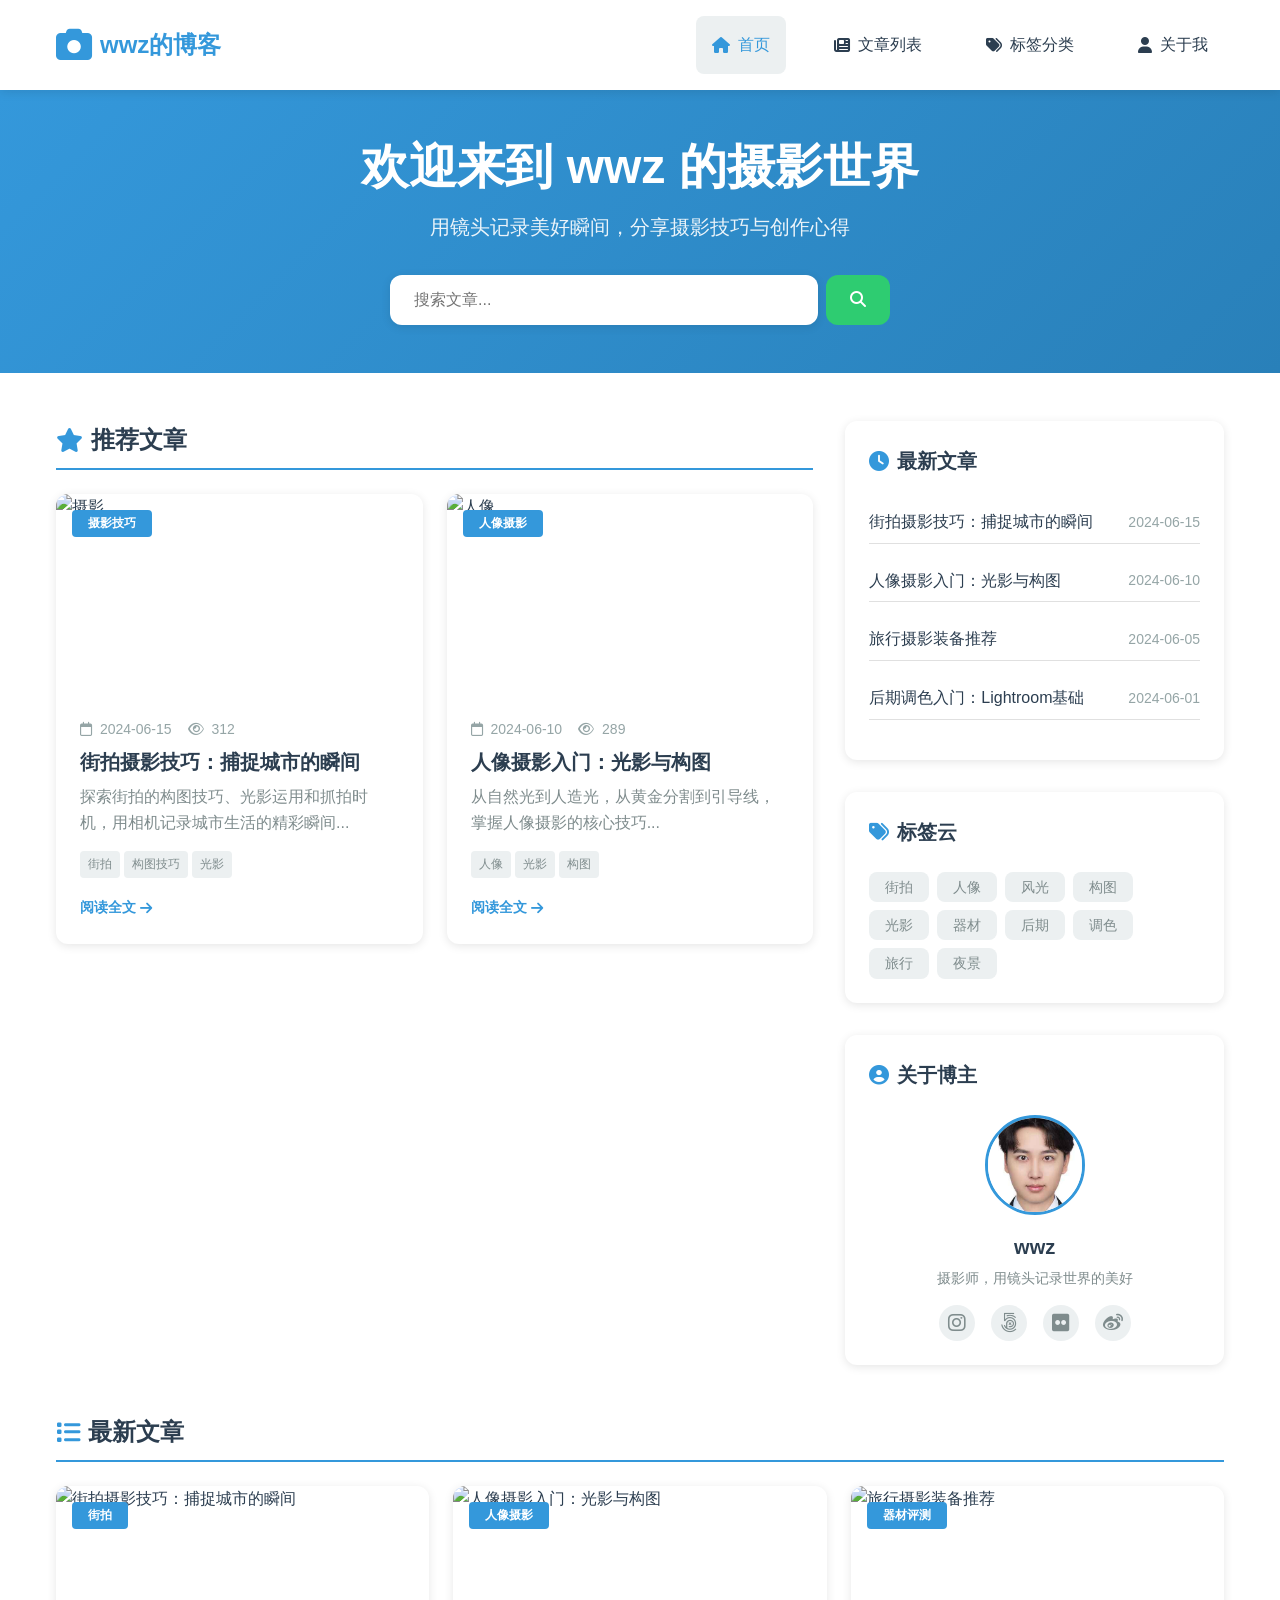
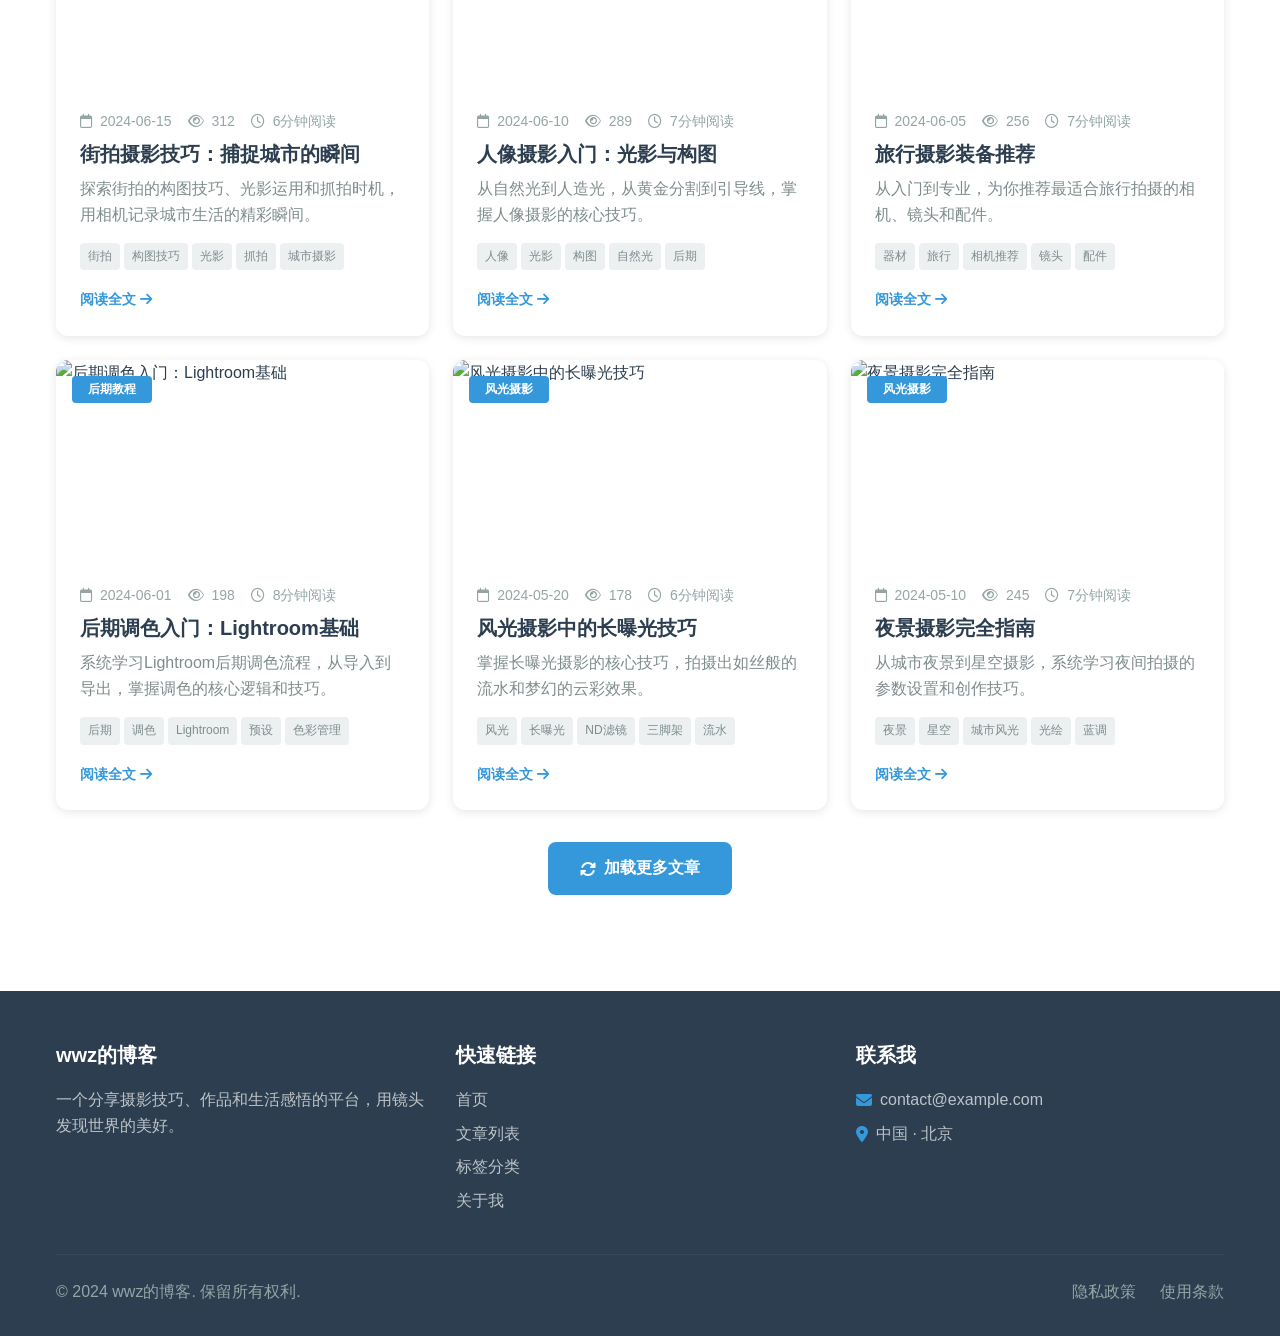
==== commit ff9bca80: "更换博客头像" ====
--- a/index.html
+++ b/index.html
@@ -201,7 +201,7 @@
                         </h3>
                         <div class="about-author">
                             <div class="author-avatar">
-                                <img src="https://images.unsplash.com/photo-1507003211169-0a1dd7228f2d?w=150&h=150&fit=crop" alt="wwz">
+                                <img src="images/avatar.jpg" alt="wwz">
                             </div>
                             <div class="author-info">
                                 <h4 class="author-name">wwz</h4>
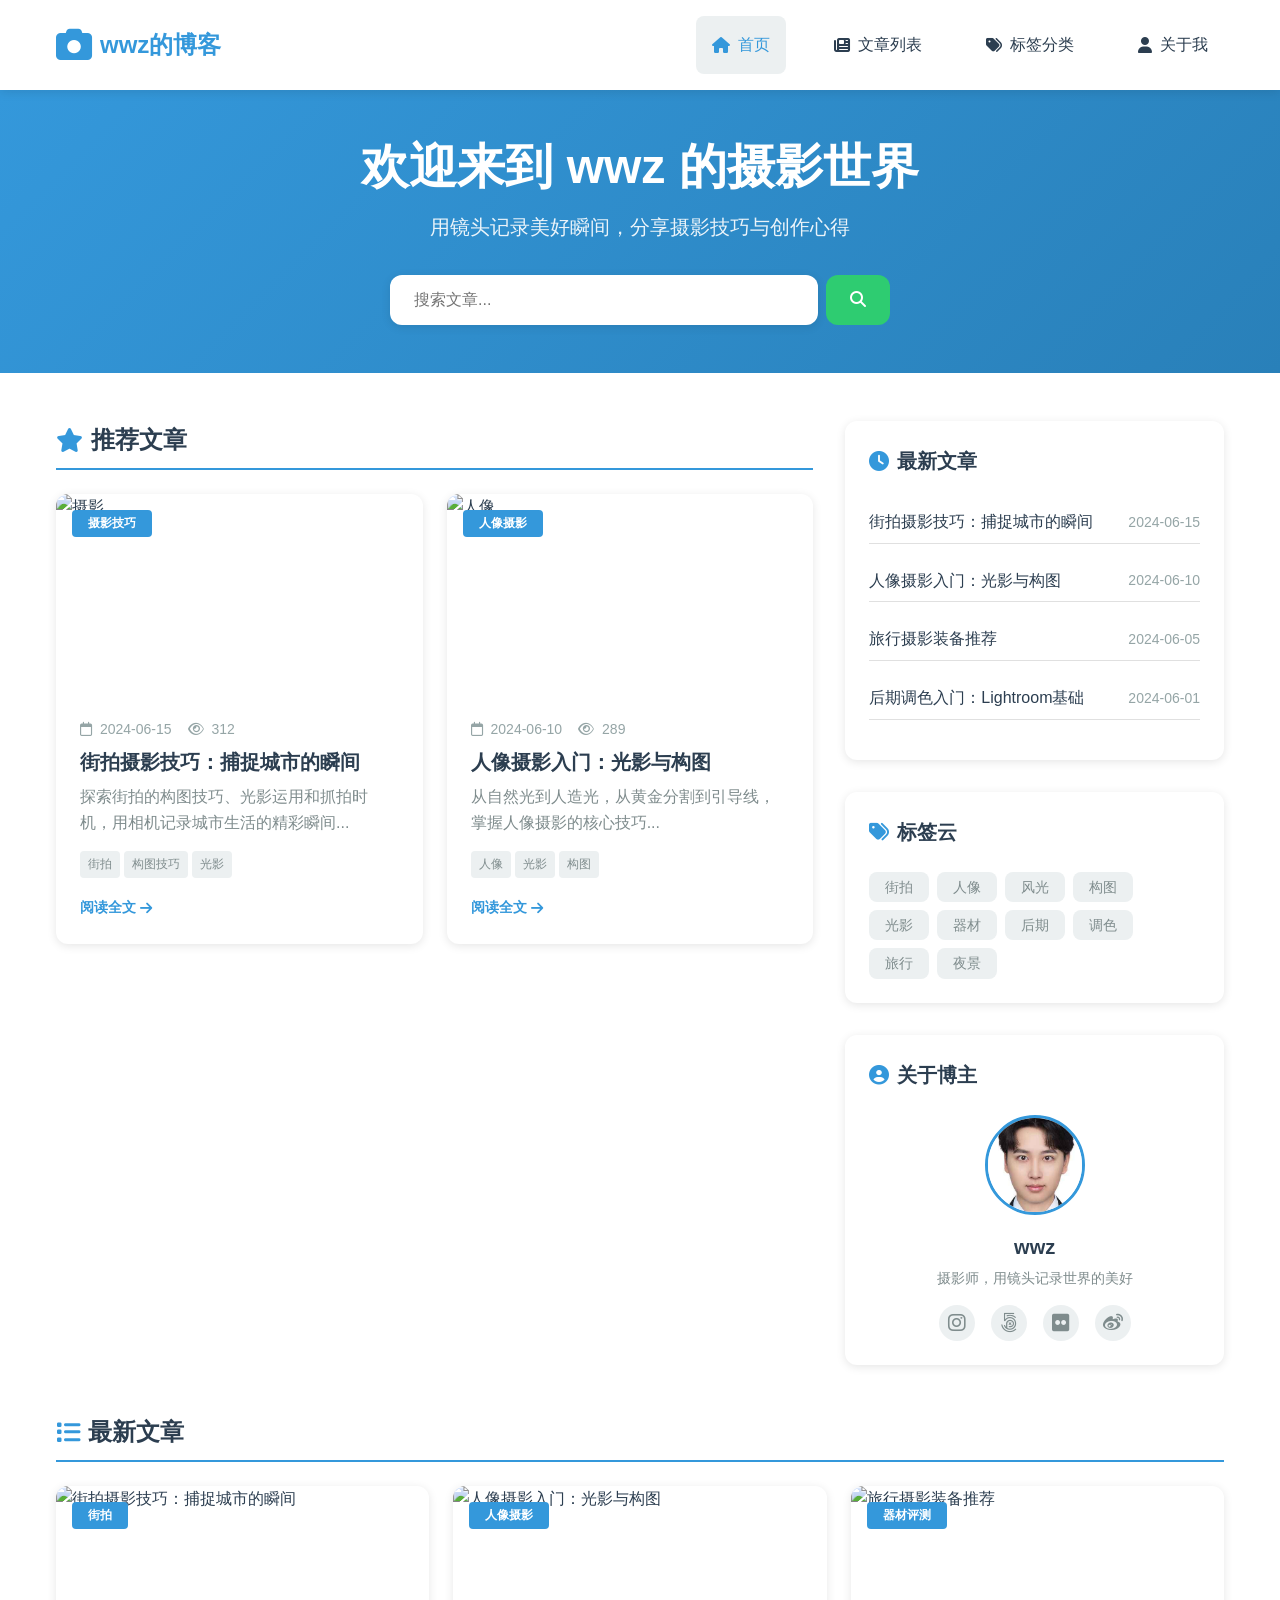
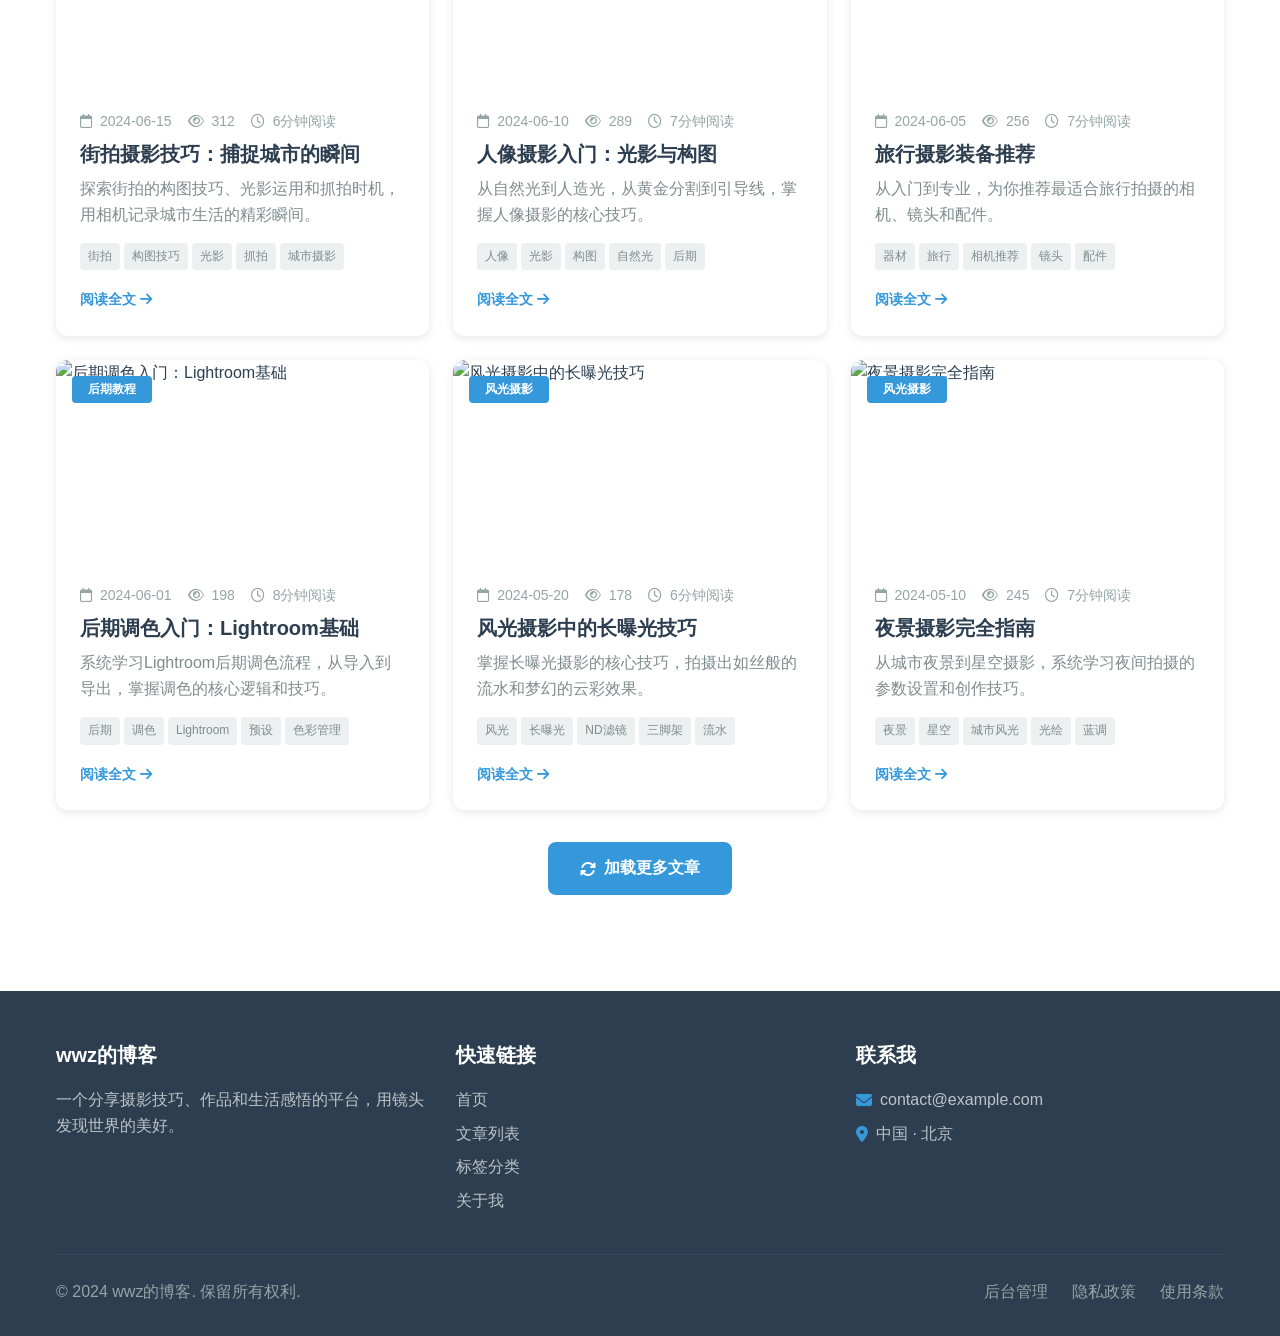
==== commit 04657bc9: "新增博客后台管理系统 admin.html" ====
--- a/index.html
+++ b/index.html
@@ -267,6 +267,7 @@
             <div class="footer-bottom">
                 <p>&copy; 2024 wwz的博客. 保留所有权利.</p>
                 <div class="footer-bottom-links">
+                    <a href="admin.html">后台管理</a>
                     <a href="#">隐私政策</a>
                     <a href="#">使用条款</a>
                 </div>
